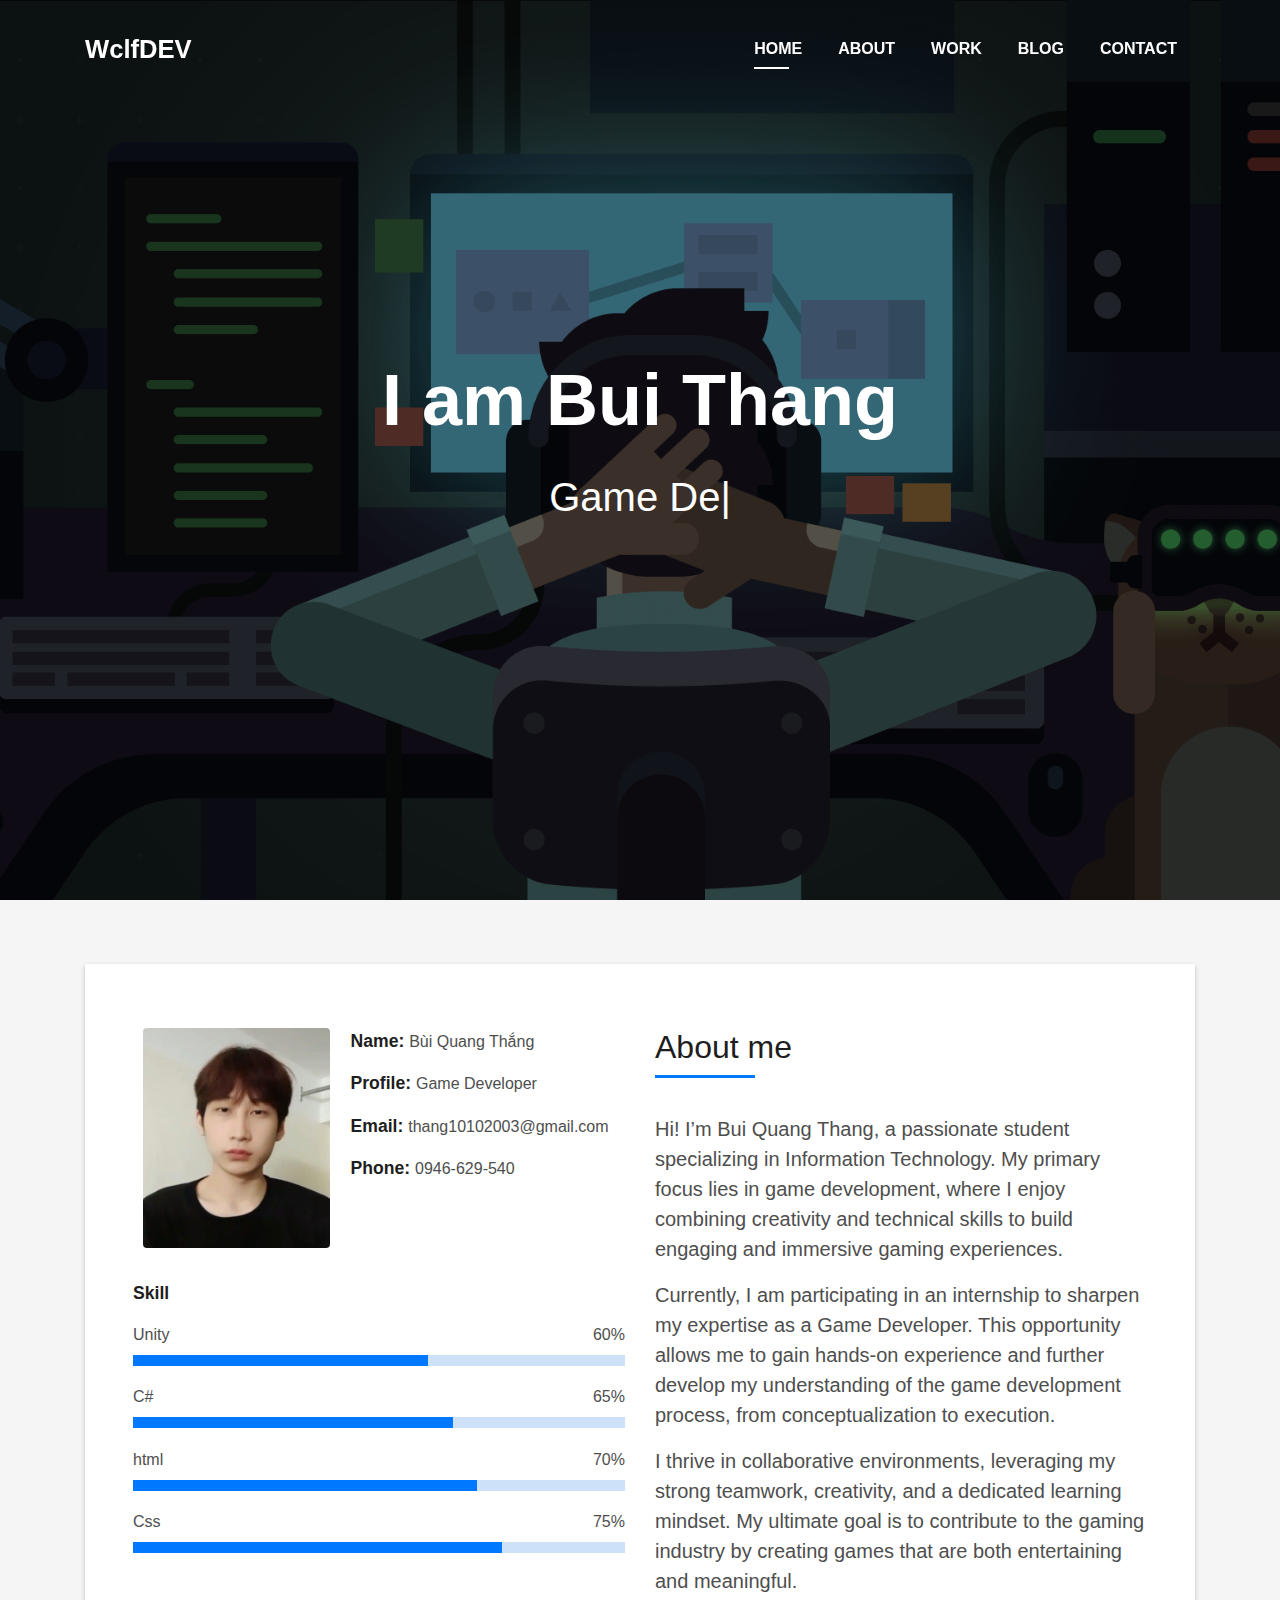
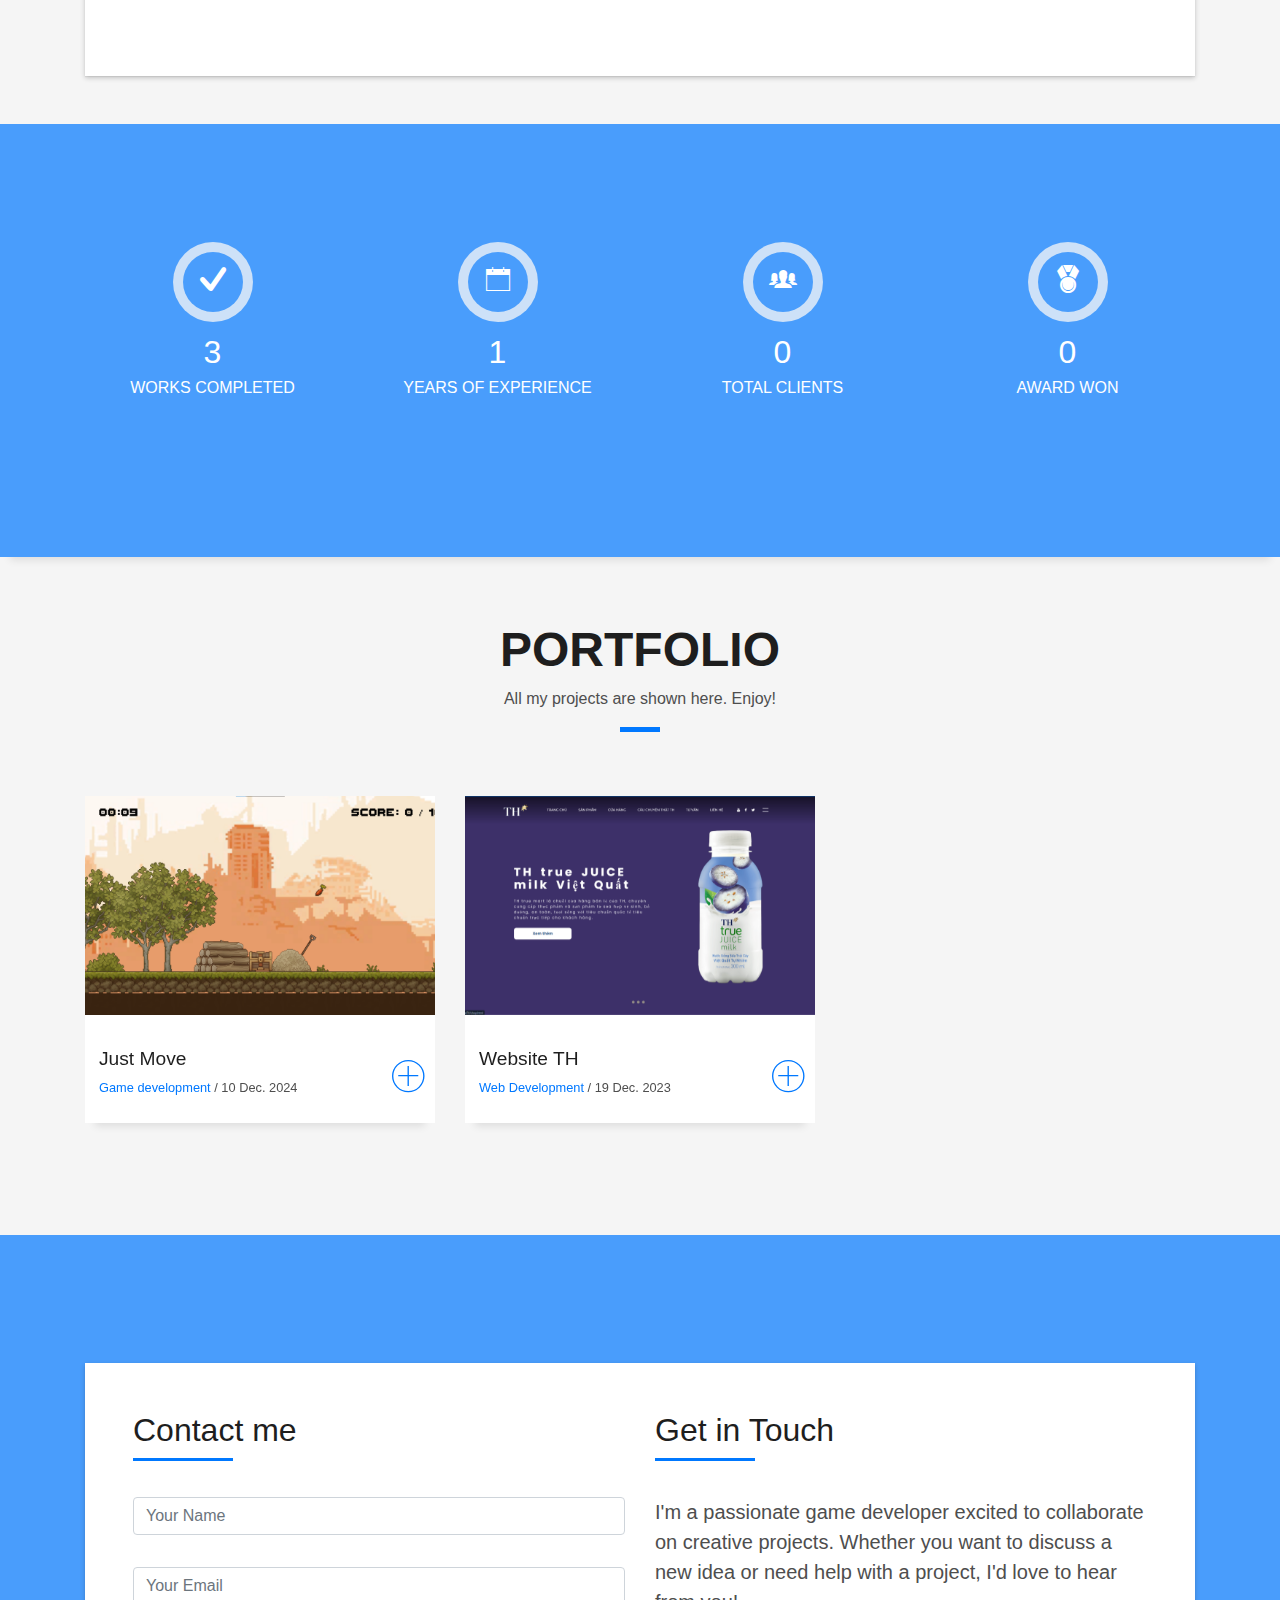
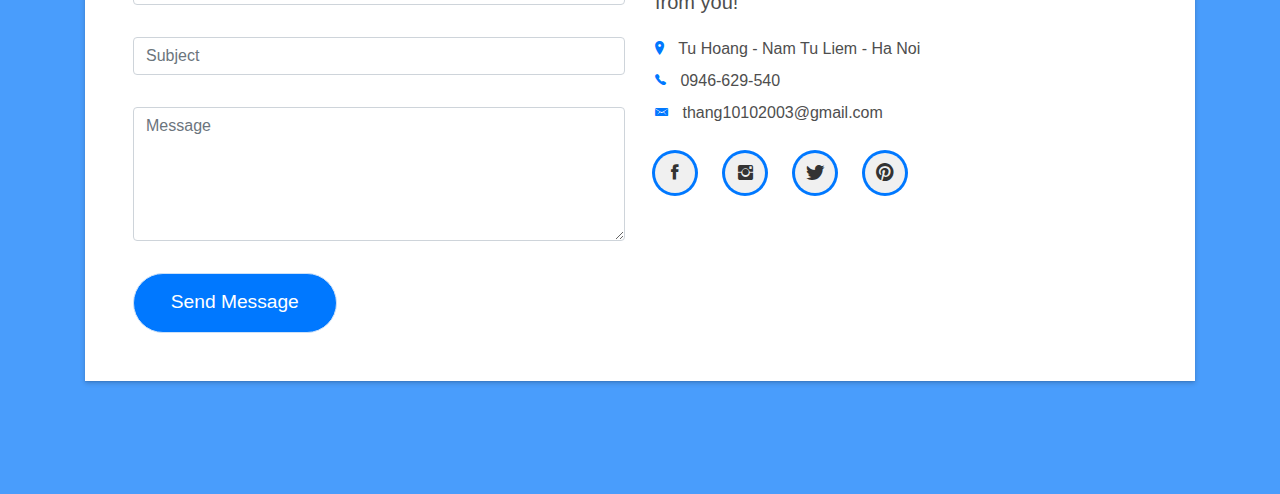
==== index.html @ f7006ec6 "first commit" ====
<!DOCTYPE html>
<html lang="en">
<head>
  <meta charset="utf-8">
  <title>Bùi Quang Thắng - Portfolio</title>
  <meta content="width=device-width, initial-scale=1.0" name="viewport">
  <meta content="" name="keywords">
  <meta content="" name="description">

  <!-- Favicons -->
  <link href="img/WolfFavicon.png" rel="icon">
  <link href="img/WolfFavicon.png" rel="apple-touch-icon">

  <!-- Bootstrap CSS File -->
  <link href="lib/bootstrap/css/bootstrap.min.css" rel="stylesheet">

  <!-- Libraries CSS Files -->
  <link href="lib/font-awesome/css/font-awesome.min.css" rel="stylesheet">
  <link href="lib/animate/animate.min.css" rel="stylesheet">
  <link href="lib/ionicons/css/ionicons.min.css" rel="stylesheet">
  <link href="lib/owlcarousel/assets/owl.carousel.min.css" rel="stylesheet">
  <link href="lib/lightbox/css/lightbox.min.css" rel="stylesheet">

  <!-- Main Stylesheet File -->
  <link href="css/style.css" rel="stylesheet">


</head>

<body id="page-top">

  <!--/ Nav Star /-->
  <nav class="navbar navbar-b navbar-trans navbar-expand-md fixed-top" id="mainNav">
    <div class="container">
      <a class="navbar-brand js-scroll" href="#page-top">WclfDEV</a>
      <button class="navbar-toggler collapsed" type="button" data-toggle="collapse" data-target="#navbarDefault"
        aria-controls="navbarDefault" aria-expanded="false" aria-label="Toggle navigation">
        <span></span>
        <span></span>
        <span></span>
      </button>
      <div class="navbar-collapse collapse justify-content-end" id="navbarDefault">
        <ul class="navbar-nav">
          <li class="nav-item">
            <a class="nav-link js-scroll active" href="#home">Home</a>
          </li>
          <li class="nav-item">
            <a class="nav-link js-scroll" href="#about">About</a>
          </li>
          <!-- <li class="nav-item">
            <a class="nav-link js-scroll" href="#service">Services</a>
          </li> -->
          <li class="nav-item">
            <a class="nav-link js-scroll" href="#work">Work</a>
          </li>
          <li class="nav-item">
            <a class="nav-link js-scroll" href="#blog">Blog</a>
          </li>
          <li class="nav-item">
            <a class="nav-link js-scroll" href="#contact">Contact</a>
          </li>
        </ul>
      </div>
    </div>
  </nav>
  <!--/ Nav End /-->

  <!--/ Intro Skew Star /-->
  <div id="home" class="intro route bg-image" style="background-image: url(img/GameDevBackgroud.png)">
    <div class="overlay-itro"></div>
    <div class="intro-content display-table">
      <div class="table-cell">
        <div class="container">
          <!--<p class="display-6 color-d">Hello, world!</p>-->
          <h1 class="intro-title mb-4">I am Bui Thang</h1>
          <p class="intro-subtitle"><span class="text-slider-items">Game Developer,Web Developer,Web Designer</span><strong class="text-slider"></strong></p>
          <!-- <p class="pt-3"><a class="btn btn-primary btn js-scroll px-4" href="#about" role="button">Learn More</a></p> -->
        </div>
      </div>
    </div>
  </div>
  <!--/ Intro Skew End /-->

  <section id="about" class="about-mf sect-pt4 route">
    <div class="container">
      <div class="row">
        <div class="col-sm-12">
          <div class="box-shadow-full">
            <div class="row">
              <div class="col-md-6">
                <div class="row">
                  <div class="col-sm-6 col-md-5">
                    <div class="about-img">
                      <img src="img/me_1.jpg" class="img-fluid rounded b-shadow-a" alt="">
                    </div>
                  </div>
                  <div class="col-sm-6 col-md-7">
                    <div class="about-info">
                      <p><span class="title-s">Name: </span> <span>Bùi Quang Thắng</span></p>
                      <p><span class="title-s">Profile: </span> <span>Game Developer</span></p>
                      <p><span class="title-s">Email: </span> <span>thang10102003@gmail.com</span></p>
                      <p><span class="title-s">Phone: </span> <span>0946-629-540</span></p>
                    </div>
                  </div>
                </div>
                <div class="skill-mf">
                  <p class="title-s">Skill</p>
                  <span>Unity</span> <span class="pull-right">60%</span>
                  <div class="progress">
                    <div class="progress-bar" role="progressbar" style="width: 60%;" aria-valuenow="60" aria-valuemin="0"
                      aria-valuemax="100"></div>
                  </div>
                  <span>C#</span> <span class="pull-right">65%</span>
                  <div class="progress">
                    <div class="progress-bar" role="progressbar" style="width: 65%" aria-valuenow="65" aria-valuemin="0"
                      aria-valuemax="100"></div>
                  </div>
                  <span>html</span> <span class="pull-right">70%</span>
                  <div class="progress">
                    <div class="progress-bar" role="progressbar" style="width: 70%" aria-valuenow="70" aria-valuemin="0"
                      aria-valuemax="100"></div>
                  </div>
                  <span>Css</span> <span class="pull-right">75%</span>
                  <div class="progress">
                    <div class="progress-bar" role="progressbar" style="width: 75%" aria-valuenow="75" aria-valuemin="0"
                      aria-valuemax="100"></div>
                  </div>
                </div>
              </div>
              <div class="col-md-6">
                <div class="about-me pt-4 pt-md-0">
                  <div class="title-box-2">
                    <h5 class="title-left">
                      About me
                    </h5>
                  </div>
                  <p class="lead">
                    Hi! I’m Bui Quang Thang, a passionate student specializing in Information Technology. My primary focus lies in game development, where I enjoy combining creativity and technical skills to build engaging and immersive gaming experiences.
                  </p>
                  <p class="lead">
                    Currently, I am participating in an internship to sharpen my expertise as a Game Developer. This opportunity allows me to gain hands-on experience and further develop my understanding of the game development process, from conceptualization to execution.
                  </p>
                  <p class="lead">
                    I thrive in collaborative environments, leveraging my strong teamwork, creativity, and a dedicated learning mindset. My ultimate goal is to contribute to the gaming industry by creating games that are both entertaining and meaningful.
                  </p>
                </div>
              </div>
            </div>
          </div>
        </div>
      </div>
    </div>
  </section>

  <!--/ Section Services Star /-->
  <!-- <section id="service" class="services-mf route">
    <div class="container">
      <div class="row">
        <div class="col-sm-12">
          <div class="title-box text-center">
            <h3 class="title-a">
              Services
            </h3>
            <p class="subtitle-a">
              Lorem ipsum, dolor sit amet consectetur adipisicing elit.
            </p>
            <div class="line-mf"></div>
          </div>
        </div>
      </div>
      <div class="row">
        <div class="col-md-4">
          <div class="service-box">
            <div class="service-ico">
              <span class="ico-circle"><i class="ion-monitor"></i></span>
            </div>
            <div class="service-content">
              <h2 class="s-title">Web Design</h2>
              <p class="s-description text-center">
                Lorem ipsum dolor sit amet consectetur adipisicing elit. Magni adipisci eaque autem fugiat! Quia,
                provident vitae! Magni
                tempora perferendis eum non provident.
              </p>
            </div>
          </div>
        </div>
        <div class="col-md-4">
          <div class="service-box">
            <div class="service-ico">
              <span class="ico-circle"><i class="ion-code-working"></i></span>
            </div>
            <div class="service-content">
              <h2 class="s-title">Web Development</h2>
              <p class="s-description text-center">
                Lorem ipsum dolor sit amet consectetur adipisicing elit. Magni adipisci eaque autem fugiat! Quia,
                provident vitae! Magni
                tempora perferendis eum non provident.
              </p>
            </div>
          </div>
        </div>
        <div class="col-md-4">
          <div class="service-box">
            <div class="service-ico">
              <span class="ico-circle"><i class="ion-camera"></i></span>
            </div>
            <div class="service-content">
              <h2 class="s-title">Photography</h2>
              <p class="s-description text-center">
                Lorem ipsum dolor sit amet consectetur adipisicing elit. Magni adipisci eaque autem fugiat! Quia,
                provident vitae! Magni
                tempora perferendis eum non provident.
              </p>
            </div>
          </div>
        </div>
        <div class="col-md-4">
          <div class="service-box">
            <div class="service-ico">
              <span class="ico-circle"><i class="ion-android-phone-portrait"></i></span>
            </div>
            <div class="service-content">
              <h2 class="s-title">Responsive Design</h2>
              <p class="s-description text-center">
                Lorem ipsum dolor sit amet consectetur adipisicing elit. Magni adipisci eaque autem fugiat! Quia,
                provident vitae! Magni
                tempora perferendis eum non provident.
              </p>
            </div>
          </div>
        </div>
        <div class="col-md-4">
          <div class="service-box">
            <div class="service-ico">
              <span class="ico-circle"><i class="ion-paintbrush"></i></span>
            </div>
            <div class="service-content">
              <h2 class="s-title">Graphic Design</h2>
              <p class="s-description text-center">
                Lorem ipsum dolor sit amet consectetur adipisicing elit. Magni adipisci eaque autem fugiat! Quia,
                provident vitae! Magni
                tempora perferendis eum non provident.
              </p>
            </div>
          </div>
        </div>
        <div class="col-md-4">
          <div class="service-box">
            <div class="service-ico">
              <span class="ico-circle"><i class="ion-stats-bars"></i></span>
            </div>
            <div class="service-content">
              <h2 class="s-title">Marketing Services</h2>
              <p class="s-description text-center">
                Lorem ipsum dolor sit amet consectetur adipisicing elit. Magni adipisci eaque autem fugiat! Quia,
                provident vitae! Magni
                tempora perferendis eum non provident.
              </p>
            </div>
          </div>
        </div>
      </div>
    </div>
  </section> -->
  <!--/ Section Services End /-->

  <div class="section-counter paralax-mf bg-image" style="background-image: url(img/GameDevBackgroud2.png)">
    <div class="overlay-mf"></div>
    <div class="container">
      <div class="row">
        <div class="col-sm-3 col-lg-3">
          <div class="counter-box">
            <div class="counter-ico">
              <span class="ico-circle"><i class="ion-checkmark-round"></i></span>
            </div>
            <div class="counter-num">
              <p class="counter">3</p>
              <span class="counter-text">WORKS COMPLETED</span>
            </div>
          </div>
        </div>
        <div class="col-sm-3 col-lg-3">
          <div class="counter-box pt-4 pt-md-0">
            <div class="counter-ico">
              <span class="ico-circle"><i class="ion-ios-calendar-outline"></i></span>
            </div>
            <div class="counter-num">
              <p class="counter">1</p>
              <span class="counter-text">YEARS OF EXPERIENCE</span>
            </div>
          </div>
        </div>
        <div class="col-sm-3 col-lg-3">
          <div class="counter-box pt-4 pt-md-0">
            <div class="counter-ico">
              <span class="ico-circle"><i class="ion-ios-people"></i></span>
            </div>
            <div class="counter-num">
              <p class="counter">0</p>
              <span class="counter-text">TOTAL CLIENTS</span>
            </div>
          </div>
        </div>
        <div class="col-sm-3 col-lg-3">
          <div class="counter-box pt-4 pt-md-0">
            <div class="counter-ico">
              <span class="ico-circle"><i class="ion-ribbon-a"></i></span>
            </div>
            <div class="counter-num">
              <p class="counter">0</p>
              <span class="counter-text">AWARD WON</span>
            </div>
          </div>
        </div>
      </div>
    </div>
  </div>

  <!--/ Section Portfolio Star /-->
  <section id="work" class="portfolio-mf sect-pt4 route">
    <div class="container">
      <div class="row">
        <div class="col-sm-12">
          <div class="title-box text-center">
            <h3 class="title-a">
              Portfolio
            </h3>
            <p class="subtitle-a">All my projects are shown here. Enjoy!
            </p>
            <div class="line-mf"></div>
          </div>
        </div>
      </div>
      <div class="row">
        <div class="col-md-4">
          <div class="work-box">
            <a href="img/BannerJustMove.png" data-lightbox="gallery-mf">
              <div class="work-img">
                <img src="img/BannerJustMove.png" alt="" class="img-fluid">
              </div>
            </a>
            <a href="JustMove.html">
              <div class="work-content">
                <div class="row">
                  <div class="col-sm-8">
                    <h2 class="w-title">Just Move</h2>
                    <div class="w-more">
                      <span class="w-ctegory">Game development</span> / <span class="w-date">10 Dec. 2024</span>
                    </div>
                  </div>
                  <div class="col-sm-4">
                    <div class="w-like">
                      <span class="ion-ios-plus-outline"></span>
                    </div>
                  </div>
                </div>
              </div>  
            </a>

          </div>
        </div>
        <div class="col-md-4">
          <div class="work-box">
            <a href="img/Web.png" data-lightbox="gallery-mf">
              <div class="work-img">
                <img src="img/Web.png" alt="" class="img-fluid">
              </div>
            </a>
              <div class="work-content">
                <div class="row">
                  <div class="col-sm-8">
                    <h2 class="w-title">Website TH</h2>
                    <div class="w-more">
                      <span class="w-ctegory">Web Development</span> / <span class="w-date">19 Dec. 2023</span>
                    </div>
                  </div>
                  <div class="col-sm-4">
                    <div class="w-like">
                      <span class="ion-ios-plus-outline"></span>
                    </div>
                  </div>
                </div>
              </div>
          </div>
        </div>
        <!-- <div class="col-md-4">
          <div class="work-box">
            <a href="img/work-3.jpg" data-lightbox="gallery-mf">
              <div class="work-img">
                <img src="img/work-3.jpg" alt="" class="img-fluid">
              </div>
              <div class="work-content">
                <div class="row">
                  <div class="col-sm-8">
                    <h2 class="w-title">Mavrito Lana Dere</h2>
                    <div class="w-more">
                      <span class="w-ctegory">Web Design</span> / <span class="w-date">18 Sep. 2018</span>
                    </div>
                  </div>
                  <div class="col-sm-4">
                    <div class="w-like">
                      <span class="ion-ios-plus-outline"></span>
                    </div>
                  </div>
                </div>
              </div>
            </a>
          </div>
        </div>
        <div class="col-md-4">
          <div class="work-box">
            <a href="img/work-4.jpg" data-lightbox="gallery-mf">
              <div class="work-img">
                <img src="img/work-4.jpg" alt="" class="img-fluid">
              </div>
              <div class="work-content">
                <div class="row">
                  <div class="col-sm-8">
                    <h2 class="w-title">Bindo Laro Cado</h2>
                    <div class="w-more">
                      <span class="w-ctegory">Web Design</span> / <span class="w-date">18 Sep. 2018</span>
                    </div>
                  </div>
                  <div class="col-sm-4">
                    <div class="w-like">
                      <span class="ion-ios-plus-outline"></span>
                    </div>
                  </div>
                </div>
              </div>
            </a>
          </div>
        </div>
        <div class="col-md-4">
          <div class="work-box">
            <a href="img/work-5.jpg" data-lightbox="gallery-mf">
              <div class="work-img">
                <img src="img/work-5.jpg" alt="" class="img-fluid">
              </div>
              <div class="work-content">
                <div class="row">
                  <div class="col-sm-8">
                    <h2 class="w-title">Studio Lena Mado</h2>
                    <div class="w-more">
                      <span class="w-ctegory">Web Design</span> / <span class="w-date">18 Sep. 2018</span>
                    </div>
                  </div>
                  <div class="col-sm-4">
                    <div class="w-like">
                      <span class="ion-ios-plus-outline"></span>
                    </div>
                  </div>
                </div>
              </div>
            </a>
          </div>
        </div>
        <div class="col-md-4">
          <div class="work-box">
            <a href="img/work-6.jpg" data-lightbox="gallery-mf">
              <div class="work-img">
                <img src="img/work-6.jpg" alt="" class="img-fluid">
              </div>
              <div class="work-content">
                <div class="row">
                  <div class="col-sm-8">
                    <h2 class="w-title">Studio Big Bang</h2>
                    <div class="w-more">
                      <span class="w-ctegory">Web Design</span> / <span class="w-date">18 Sep. 2017</span>
                    </div>
                  </div>
                  <div class="col-sm-4">
                    <div class="w-like">
                      <span class="ion-ios-plus-outline"></span>
                    </div>
                  </div>
                </div>
              </div>
            </a>
          </div>
        </div> -->
        
      </div>
    </div>
  </section>
  <!--/ Section Portfolio End /-->

  <!--/ Section Testimonials Star /-->
  <!-- <div class="testimonials paralax-mf bg-image" style="background-image: url(img/overlay-bg.jpg)">
    <div class="overlay-mf"></div>
    <div class="container">
      <div class="row">
        <div class="col-md-12">
          <div id="testimonial-mf" class="owl-carousel owl-theme">
            <div class="testimonial-box">
              <div class="author-test">
                <img src="img/testimonial-2.jpg" alt="" class="rounded-circle b-shadow-a">
                <span class="author">Xavi Alonso</span>
              </div>
              <div class="content-test">
                <p class="description lead">
                  Curabitur arcu erat, accumsan id imperdiet et, porttitor at sem. Lorem ipsum dolor sit amet,
                  consectetur adipiscing elit.
                </p>
                <span class="comit"><i class="fa fa-quote-right"></i></span>
              </div>
            </div>
            <div class="testimonial-box">
              <div class="author-test">
                <img src="img/testimonial-4.jpg" alt="" class="rounded-circle b-shadow-a">
                <span class="author">Marta Socrate</span>
              </div>
              <div class="content-test">
                <p class="description lead">
                  Curabitur arcu erat, accumsan id imperdiet et, porttitor at sem. Lorem ipsum dolor sit amet,
                  consectetur adipiscing elit.
                </p>
                <span class="comit"><i class="fa fa-quote-right"></i></span>
              </div>
            </div>
          </div>
        </div>
      </div>
    </div>
  </div> -->

  <!--/ Section Blog Star /-->
  <!-- <section id="blog" class="blog-mf sect-pt4 route">
    <div class="container">
      <div class="row">
        <div class="col-sm-12">
          <div class="title-box text-center">
            <h3 class="title-a">
              Blog
            </h3>
            <p class="subtitle-a">
              Lorem ipsum, dolor sit amet consectetur adipisicing elit.
            </p>
            <div class="line-mf"></div>
          </div>
        </div>
      </div>
      <div class="row">
        <div class="col-md-4">
          <div class="card card-blog">
            <div class="card-img">
              <a href="blog-single.html"><img src="img/post-1.jpg" alt="" class="img-fluid"></a>
            </div>
            <div class="card-body">
              <div class="card-category-box">
                <div class="card-category">
                  <h6 class="category">Travel</h6>
                </div>
              </div>
              <h3 class="card-title"><a href="blog-single.html">See more ideas about Travel</a></h3>
              <p class="card-description">
                Proin eget tortor risus. Pellentesque in ipsum id orci porta dapibus. Praesent sapien massa, convallis
                a pellentesque nec,
                egestas non nisi.
              </p>
            </div>
            <div class="card-footer">
              <div class="post-author">
                <a href="#">
                  <img src="img/testimonial-2.jpg" alt="" class="avatar rounded-circle">
                  <span class="author">Morgan Freeman</span>
                </a>
              </div>
              <div class="post-date">
                <span class="ion-ios-clock-outline"></span> 10 min
              </div>
            </div>
          </div>
        </div>
        <div class="col-md-4">
          <div class="card card-blog">
            <div class="card-img">
              <a href="blog-single.html"><img src="img/post-2.jpg" alt="" class="img-fluid"></a>
            </div>
            <div class="card-body">
              <div class="card-category-box">
                <div class="card-category">
                  <h6 class="category">Web Design</h6>
                </div>
              </div>
              <h3 class="card-title"><a href="blog-single.html">See more ideas about Travel</a></h3>
              <p class="card-description">
                Proin eget tortor risus. Pellentesque in ipsum id orci porta dapibus. Praesent sapien massa, convallis
                a pellentesque nec,
                egestas non nisi.
              </p>
            </div>
            <div class="card-footer">
              <div class="post-author">
                <a href="#">
                  <img src="img/testimonial-2.jpg" alt="" class="avatar rounded-circle">
                  <span class="author">Morgan Freeman</span>
                </a>
              </div>
              <div class="post-date">
                <span class="ion-ios-clock-outline"></span> 10 min
              </div>
            </div>
          </div>
        </div>
        <div class="col-md-4">
          <div class="card card-blog">
            <div class="card-img">
              <a href="blog-single.html"><img src="img/post-3.jpg" alt="" class="img-fluid"></a>
            </div>
            <div class="card-body">
              <div class="card-category-box">
                <div class="card-category">
                  <h6 class="category">Web Design</h6>
                </div>
              </div>
              <h3 class="card-title"><a href="blog-single.html">See more ideas about Travel</a></h3>
              <p class="card-description">
                Proin eget tortor risus. Pellentesque in ipsum id orci porta dapibus. Praesent sapien massa, convallis
                a pellentesque nec,
                egestas non nisi.
              </p>
            </div>
            <div class="card-footer">
              <div class="post-author">
                <a href="#">
                  <img src="img/testimonial-2.jpg" alt="" class="avatar rounded-circle">
                  <span class="author">Morgan Freeman</span>
                </a>
              </div>
              <div class="post-date">
                <span class="ion-ios-clock-outline"></span> 10 min
              </div>
            </div>
          </div>
        </div>
      </div>
    </div>
  </section> -->
  <!--/ Section Blog End /-->

  <!--/ Section Contact-Footer Star /-->
  <section class="paralax-mf footer-paralax bg-image sect-mt4 route" style="background-image: url(img/overlay-bg.jpg)">
    <div class="overlay-mf"></div>
    <div class="container">
      <div class="row">
        <div class="col-sm-12">
          <div class="contact-mf">
            <div id="contact" class="box-shadow-full">
              <div class="row">
                <div class="col-md-6">
                  <div class="title-box-2">
                    <h5 class="title-left">
                      Contact me
                    </h5>
                  </div>
                  <div>
                      <form action="" method="post" role="form" class="contactForm">
                      <div id="sendmessage">Your message has been sent. Thank you!</div>
                      <div id="errormessage"></div>
                      <div class="row">
                        <div class="col-md-12 mb-3">
                          <div class="form-group">
                            <input type="text" name="name" class="form-control" id="name" placeholder="Your Name" data-rule="minlen:4" data-msg="Please enter at least 4 chars" />
                            <div class="validation"></div>
                          </div>
                        </div>
                        <div class="col-md-12 mb-3">
                          <div class="form-group">
                            <input type="email" class="form-control" name="email" id="email" placeholder="Your Email" data-rule="email" data-msg="Please enter a valid email" />
                            <div class="validation"></div>
                          </div>
                        </div>
                        <div class="col-md-12 mb-3">
                            <div class="form-group">
                              <input type="text" class="form-control" name="subject" id="subject" placeholder="Subject" data-rule="minlen:4" data-msg="Please enter at least 8 chars of subject" />
                              <div class="validation"></div>
                            </div>
                        </div>
                        <div class="col-md-12 mb-3">
                          <div class="form-group">
                            <textarea class="form-control" name="message" rows="5" data-rule="required" data-msg="Please write something for us" placeholder="Message"></textarea>
                            <div class="validation"></div>
                          </div>
                        </div>
                        <div class="col-md-12">
                          <button type="submit" class="button button-a button-big button-rouded">Send Message</button>
                        </div>
                      </div>
                    </form>
                  </div>
                </div>
                <div class="col-md-6">
                  <div class="title-box-2 pt-4 pt-md-0">
                    <h5 class="title-left">
                      Get in Touch
                    </h5>
                  </div>
                  <div class="more-info">
                    <p class="lead">
                      I'm a passionate game developer excited to collaborate on creative projects. Whether you want to discuss a new idea or need help with a project, I'd love to hear from you!
                    </p>
                    <ul class="list-ico">
                      <li><span class="ion-ios-location"></span> Tu Hoang - Nam Tu Liem - Ha Noi</li>
                      <li><span class="ion-ios-telephone"></span> 0946-629-540</li>
                      <li><span class="ion-email"></span> thang10102003@gmail.com</li>
                    </ul>
                  </div>
                  <div class="socials">
                    <ul>
                      <li><a href="https://www.facebook.com/bui.thang.669546"><span class="ico-circle"><i class="ion-social-facebook"></i></span></a></li>
                      <li><a href="https://www.instagram.com/wclf_t?fbclid=IwY2xjawHqPdJleHRuA2FlbQIxMAABHf_mCVuhztSnFmU-BbnjPYNic29aQpg3iLbJuaTeEnTlpqI6OJbeAJGkSQ_aem_k3-gcH29H9laRu9KbDvDHw"><span class="ico-circle"><i class="ion-social-instagram"></i></span></a></li>
                      <li><a href="https://x.com/Wclf_t"><span class="ico-circle"><i class="ion-social-twitter"></i></span></a></li>
                      <li><a href="https://www.pinterest.com/wclf_art"><span class="ico-circle"><i class="ion-social-pinterest"></i></span></a></li>
                    </ul>
                  </div>
                </div>
                
              </div>
            </div>
          </div>
        </div>
      </div>
    </div>
    <footer>
      <div class="container">
        <div class="row">
          <div class="col-sm-12">
            <div class="copyright-box">
              
              <div class="credits">

              </div>
            </div>
          </div>
        </div>
      </div>
    </footer>
  </section>
  <!--/ Section Contact-footer End /-->

  <a href="#" class="back-to-top"><i class="fa fa-chevron-up"></i></a>
  <div id="preloader"></div>

  <!-- JavaScript Libraries -->
  <script src="lib/jquery/jquery.min.js"></script>
  <script src="lib/jquery/jquery-migrate.min.js"></script>
  <script src="lib/popper/popper.min.js"></script>
  <script src="lib/bootstrap/js/bootstrap.min.js"></script>
  <script src="lib/easing/easing.min.js"></script>
  <script src="lib/counterup/jquery.waypoints.min.js"></script>
  <script src="lib/counterup/jquery.counterup.js"></script>
  <script src="lib/owlcarousel/owl.carousel.min.js"></script>
  <script src="lib/lightbox/js/lightbox.min.js"></script>
  <script src="lib/typed/typed.min.js"></script>
  <!-- Contact Form JavaScript File -->
  <script src="contactform/contactform.js"></script>

  <!-- Template Main Javascript File -->
  <script src="js/main.js"></script>

</body>
</html>
---- css/style.css ----
/*
  Theme Name: DevFolio
  Theme URL: https://bootstrapmade.com/devfolio-bootstrap-portfolio-html-template/
  Author: BootstrapMade.com
  License: https://bootstrapmade.com/license/
*/

/*======================================
//--//-->   STYLES GENERALES
======================================*/

body {
  background-color: #f5f5f5;
  color: #4e4e4e;
}

h1,
h2,
h3,
h4,
h5,
h6 {
  color: #1e1e1e;
}

a {
  color: #1e1e1e;
  transition: all 0.5s ease-in-out;
}

a:hover {
  color: #0078ff;
  text-decoration: none;
  transition: all 0.5s ease-in-out;
}

.p-r {
  position: relative;
}

.color-a {
  color: #0078ff;
}

.color-d {
  color: #f5f5f5;
}

.color-text-a {
  color: #4e4e4e;
}

.box-shadow,
.paralax-mf,
.service-box,
.work-box,
.card-blog {
  box-shadow: 0 13px 8px -10px rgba(0, 0, 0, 0.1);
}

.box-shadow-a,
.button:hover {
  box-shadow: 0 0 0 4px #cde1f8;
}

.display-5 {
  font-size: 2.5rem;
  font-weight: 300;
  line-height: 1.1;
}

.display-6 {
  font-size: 2rem;
  font-weight: 300;
  line-height: 1.1;
}

.avatar {
  width: 32px;
  height: 32px;
  margin-right: 4px;
  overflow: hidden;
}

.bg-image {
  background-repeat: no-repeat;
  background-attachment: fixed;
  background-size: cover;
  background-position: center center;
}

.overlay-mf {
  background-color: #0078ff;
}

.overlay-mf {
  position: absolute;
  top: 0;
  left: 0px;
  padding: 0;
  height: 100%;
  width: 100%;
  opacity: .7;
}

.paralax-mf {
  position: relative;
  padding: 8rem 0;
}

.display-table {
  width: 100%;
  height: 100%;
  display: table;
}

.table-cell {
  display: table-cell;
  vertical-align: middle;
}

/*--/ Sections /--*/

.sect-4 {
  padding: 4rem 0;
}

.sect-pt4 {
  padding-top: 4rem;
}

.sect-mt4 {
  margin-top: 4rem;
}

/*--/ Title s /--*/

.title-s {
  font-weight: 600;
  color: #1e1e1e;
  font-size: 1.1rem;
}

/*--/ Title A /--*/

.title-box {
  margin-bottom: 4rem;
}

.title-a {
  font-size: 3rem;
  font-weight: bold;
  text-transform: uppercase;
}

.subtitle-a {
  color: #4e4e4e;
}

.line-mf {
  width: 40px;
  height: 5px;
  background-color: #0078ff;
  margin: 0 auto;
}

/*--/ Title Left /--*/

.title-box-2 {
  margin-bottom: 3rem;
}

.title-left {
  font-size: 2rem;
  position: relative;
}

.title-left:before {
  content: '';
  position: absolute;
  height: 3px;
  background-color: #0078ff;
  width: 100px;
  bottom: -12px;
}

/*------/ Box /------*/

.box-pl2 {
  padding-left: 2rem;
}

.box-shadow-full {
  padding: 3rem 1.25rem;
  position: relative;
  background-color: #fff;
  margin-bottom: 3rem;
  z-index: 2;
  box-shadow: 0 1px 1px 0 rgba(0, 0, 0, 0.06), 0 2px 5px 0 rgba(0, 0, 0, 0.2);
}

/*------/ Socials /------*/

.socials {
  padding: 1.5rem 0;
}

.socials ul li {
  display: inline-block;
}

.socials .ico-circle {
  height: 40px;
  width: 40px;
  font-size: 1.7rem;
  border-radius: 50%;
  line-height: 1.4;
  margin: 0 15px 0 0;
  box-shadow: 0 0 0 3px #0078ff;
  transition: all 500ms ease;
}

.socials .ico-circle:hover {
  background-color: #0078ff;
  color: #fff;
  box-shadow: 0 0 0 3px #cde1f8;
  transition: all 500ms ease;
}

/*------/ Ul resect /------*/

.ul-resect,
.socials ul,
.list-ico,
.blog-wrapper .post-meta ul,
.box-comments .list-comments,
.widget-sidebar .list-sidebar,
.widget-tags ul {
  list-style: none;
  padding-left: 0;
  margin-bottom: 0;
}

.list-ico {
  line-height: 2;
}

.list-ico span {
  color: #0078ff;
  margin-right: 10px;
}

/*------/ Ico Circle /------*/

.ico-circle {
  height: 100px;
  width: 100px;
  font-size: 2rem;
  border-radius: 50%;
  line-height: 1.55;
  margin: 0 auto;
  text-align: center;
  box-shadow: 0 0 0 10px #0078ff;
  display: block;
}

/*------/ Owl Carousel /------*/

.owl-theme .owl-dots {
  text-align: center;
  margin-top: 18px;
}

.owl-theme .owl-dots .owl-dot {
  display: inline-block;
}

.owl-theme .owl-dots .owl-dot span {
  width: 18px;
  height: 7px;
  margin: 5px 5px;
  background: #cde1f8;
  border: 0px solid #cde1f8;
  display: block;
  transition: all 0.6s ease-in-out;
  cursor: pointer;
}

.owl-theme .owl-dots .owl-dot:hover span {
  background-color: #cde1f8;
}

.owl-theme .owl-dots .owl-dot.active span {
  background-color: #1B1B1B;
  width: 25px;
}

/*--/ Scrolltop s /--*/

.scrolltop-mf {
  position: relative;
  display: none;
}

.scrolltop-mf span {
  z-index: 999;
  position: fixed;
  width: 42px;
  height: 42px;
  background-color: #0078ff;
  opacity: .7;
  font-size: 1.6rem;
  line-height: 1.5;
  text-align: center;
  color: #fff;
  top: auto;
  left: auto;
  right: 30px;
  bottom: 50px;
  cursor: pointer;
  border-radius: 50%;
}

/* Back to top button */

.back-to-top {
  position: fixed;
  display: none;
  background: #0078ff;
  color: #fff;
  width: 44px;
  height: 44px;
  text-align: center;
  line-height: 1;
  font-size: 16px;
  border-radius: 50%;
  right: 15px;
  bottom: 15px;
  transition: background 0.5s;
  z-index: 11;
}

.back-to-top i {
  padding-top: 12px;
  color: #fff;
}

/* Prelaoder */

#preloader {
  position: fixed;
  top: 0;
  left: 0;
  right: 0;
  bottom: 0;
  z-index: 9999;
  overflow: hidden;
  background: #fff;
}

#preloader:before {
  content: "";
  position: fixed;
  top: calc(50% - 30px);
  left: calc(50% - 30px);
  border: 6px solid #f2f2f2;
  border-top: 6px solid #0078ff;
  border-radius: 50%;
  width: 60px;
  height: 60px;
  -webkit-animation: animate-preloader 1s linear infinite;
  animation: animate-preloader 1s linear infinite;
}

@-webkit-keyframes animate-preloader {
  0% {
    -webkit-transform: rotate(0deg);
    transform: rotate(0deg);
  }

  100% {
    -webkit-transform: rotate(360deg);
    transform: rotate(360deg);
  }
}

@keyframes animate-preloader {
  0% {
    -webkit-transform: rotate(0deg);
    transform: rotate(0deg);
  }

  100% {
    -webkit-transform: rotate(360deg);
    transform: rotate(360deg);
  }
}

/*======================================
//--//-->   NAVBAR
======================================*/

.navbar-b {
  transition: all .5s ease-in-out;
  background-color: transparent;
  padding-top: 1.563rem;
  padding-bottom: 1.563rem;
}

.navbar-b.navbar-reduce {
  box-shadow: 0px 6px 9px 0px rgba(0, 0, 0, 0.06);
}

.navbar-b.navbar-trans .nav-item,
.navbar-b.navbar-reduce .nav-item {
  position: relative;
  padding-right: 10px;
  padding-left: 0;
}

.navbar-b.navbar-trans .nav-link,
.navbar-b.navbar-reduce .nav-link {
  color: #fff;
  text-transform: uppercase;
  font-weight: 600;
}

.navbar-b.navbar-trans .nav-link:before,
.navbar-b.navbar-reduce .nav-link:before {
  content: '';
  position: absolute;
  margin-left: 0px;
  width: 0%;
  bottom: 0;
  left: 0;
  height: 2px;
  transition: all 500ms ease;
}

.navbar-b.navbar-trans .nav-link:hover,
.navbar-b.navbar-reduce .nav-link:hover {
  color: #1B1B1B;
}

.navbar-b.navbar-trans .nav-link:hover:before,
.navbar-b.navbar-reduce .nav-link:hover:before {
  width: 35px;
}

.navbar-b.navbar-trans .show > .nav-link:before,
.navbar-b.navbar-trans .active > .nav-link:before,
.navbar-b.navbar-trans .nav-link.show:before,
.navbar-b.navbar-trans .nav-link.active:before,
.navbar-b.navbar-reduce .show > .nav-link:before,
.navbar-b.navbar-reduce .active > .nav-link:before,
.navbar-b.navbar-reduce .nav-link.show:before,
.navbar-b.navbar-reduce .nav-link.active:before {
  width: 35px;
}

.navbar-b.navbar-trans .nav-link:before {
  background-color: #fff;
}

.navbar-b.navbar-trans .nav-link:hover {
  color: #fff;
}

.navbar-b.navbar-trans .show > .nav-link,
.navbar-b.navbar-trans .active > .nav-link,
.navbar-b.navbar-trans .nav-link.show,
.navbar-b.navbar-trans .nav-link.active {
  color: #fff;
}

.navbar-b.navbar-reduce {
  transition: all .5s ease-in-out;
  background-color: #fff;
  padding-top: 15px;
  padding-bottom: 15px;
}

.navbar-b.navbar-reduce .nav-link {
  color: #0078ff;
}

.navbar-b.navbar-reduce .nav-link:before {
  background-color: #0078ff;
}

.navbar-b.navbar-reduce .nav-link:hover {
  color: #0078ff;
}

.navbar-b.navbar-reduce .show > .nav-link,
.navbar-b.navbar-reduce .active > .nav-link,
.navbar-b.navbar-reduce .nav-link.show,
.navbar-b.navbar-reduce .nav-link.active {
  color: #0078ff;
}

.navbar-b.navbar-reduce .navbar-brand {
  color: #0078ff;
}

.navbar-b.navbar-reduce .navbar-toggler span {
  background-color: #1B1B1B;
}

.navbar-b .navbar-brand {
  color: #fff;
  font-size: 1.6rem;
  font-weight: 600;
}

.navbar-b .navbar-nav .dropdown-item.show .dropdown-menu,
.navbar-b .dropdown.show .dropdown-menu,
.navbar-b .dropdown-btn.show .dropdown-menu {
  -webkit-transform: translate3d(0px, 0px, 0px);
  transform: translate3d(0px, 0px, 0px);
  visibility: visible !important;
}

.navbar-b .dropdown-menu {
  margin: 1.12rem 0 0;
  border-radius: 0;
}

.navbar-b .dropdown-menu .dropdown-item {
  padding: .7rem 1.7rem;
  transition: all 500ms ease;
}

.navbar-b .dropdown-menu .dropdown-item:hover {
  background-color: #0078ff;
  color: #fff;
  transition: all 500ms ease;
}

.navbar-b .dropdown-menu .dropdown-item.active {
  background-color: #0078ff;
}

/*--/ Hamburger Navbar /--*/

.navbar-toggler {
  position: relative;
}

.navbar-toggler:focus,
.navbar-toggler:active {
  outline: 0;
}

.navbar-toggler span {
  display: block;
  background-color: #fff;
  height: 3px;
  width: 25px;
  margin-top: 4px;
  margin-bottom: 4px;
  -webkit-transform: rotate(0deg);
  transform: rotate(0deg);
  left: 0;
  opacity: 1;
}

.navbar-toggler span:nth-child(1),
.navbar-toggler span:nth-child(3) {
  transition: -webkit-transform .35s ease-in-out;
  transition: transform .35s ease-in-out;
  transition: transform .35s ease-in-out, -webkit-transform .35s ease-in-out;
}

.navbar-toggler:not(.collapsed) span:nth-child(1) {
  position: absolute;
  left: 12px;
  top: 10px;
  -webkit-transform: rotate(135deg);
  transform: rotate(135deg);
  opacity: 0.9;
}

.navbar-toggler:not(.collapsed) span:nth-child(2) {
  height: 12px;
  visibility: hidden;
  background-color: transparent;
}

.navbar-toggler:not(.collapsed) span:nth-child(3) {
  position: absolute;
  left: 12px;
  top: 10px;
  -webkit-transform: rotate(-135deg);
  transform: rotate(-135deg);
  opacity: 0.9;
}

/*======================================
//--//-->   INTRO
======================================*/

.intro {
  height: 100vh;
  position: relative;
  color: #fff;
}

.intro .intro-content {
  text-align: center;
  position: absolute;
}

.intro .overlay-itro {
  background-color: rgba(0, 0, 0, 0.6);
  position: absolute;
  top: 0;
  left: 0px;
  padding: 0;
  height: 100%;
  width: 100%;
  opacity: .9;
}

.intro .intro-title {
  color: #fff;
  font-weight: 600;
  font-size: 3rem;
}

.intro .intro-subtitle {
  font-size: 1.5rem;
  font-weight: 300;
}

.intro .text-slider-items {
  display: none;
}

.intro-single {
  height: 350px;
}

.intro-single .intro-content {
  margin-top: 30px;
}

.intro-single .intro-title {
  text-transform: uppercase;
  font-size: 3rem;
}

.intro-single .breadcrumb {
  background-color: transparent;
  color: #0078ff;
}

.intro-single .breadcrumb .breadcrumb-item:before {
  color: #cde1f8;
}

.intro-single .breadcrumb .breadcrumb-item.active {
  color: #cde1f8;
}

.intro-single .breadcrumb a {
  color: #fff;
}

/*======================================
//--//-->   ABOUT
======================================*/

.about-mf .box-shadow-full {
  padding-top: 4rem;
  padding-bottom: 4rem;
}

.about-mf .about-img {
  margin-bottom: 2rem;
}

.about-mf .about-img img {
  margin-left: 10px;
}

.skill-mf span {
  color: #4e4e4e;
}

.skill-mf .progress {
  background-color: #cde1f8;
  margin: .5rem 0 1.2rem 0;
  border-radius: 0;
  height: .7rem;
}

.skill-mf .progress .progress-bar {
  height: .7rem;
  background-color: #0078ff;
}

/*======================================
//--//-->   SERVICES
======================================*/

.service-box {
  background-color: #fff;
  padding: 2.5rem 1.3rem;
  border-radius: 1rem;
  margin-bottom: 3rem;
}

.service-box:hover .ico-circle {
  transition: all 500ms ease;
  color: #fff;
  background-color: #0078ff;
  box-shadow: 0 0 0 10px #cde1f8;
}

.service-box .service-ico {
  margin-bottom: 1rem;
  color: #1e1e1e;
}

.service-box .ico-circle {
  transition: all 500ms ease;
  font-size: 4rem;
}

.service-box .s-title {
  font-size: 1.4rem;
  text-transform: uppercase;
  text-align: center;
  padding: .4rem 0;
}

.service-box .s-description {
  color: #4e4e4e;
}

/*======================================
//--//-->   COUNTER
======================================*/

.counter-box {
  color: #fff;
  text-align: center;
}

.counter-ico {
  margin-bottom: 1rem;
}

.counter-ico .ico-circle {
  height: 60px;
  width: 60px;
  line-height: 1.8;
  box-shadow: 0 0 0 10px #cde1f8;
}

.counter-num .counter {
  font-size: 2rem;
  margin-bottom: 0;
}

/*======================================
//--//-->   PORTFOLIO
======================================*/

.work-box {
  margin-bottom: 3rem;
  -webkit-backface-visibility: hidden;
  backface-visibility: hidden;
  background-color: #fff;
}

.work-box:hover img {
  -webkit-transform: scale(1.3);
  transform: scale(1.3);
}

.work-img {
  display: block;
  overflow: hidden;
}

.work-img img {
  transition: all 1s;
}

.work-content {
  padding: 2rem 3% 1rem 4%;
}

.work-content .w-more {
  color: #4e4e4e;
  font-size: .8rem;
}

.work-content .w-more .w-ctegory {
  color: #0078ff;
}

.work-content .w-like {
  font-size: 2.5rem;
  color: #0078ff;
  float: right;
}

.work-content .w-like a {
  color: #0078ff;
}

.work-content .w-like .num-like {
  font-size: .7rem;
}

.w-title {
  font-size: 1.2rem;
}

/*======================================
//--//-->   TESTIMONIALS
======================================*/

.testimonials .owl-carousel .owl-item img {
  width: auto;
}

.testimonial-box {
  color: #fff;
  text-align: center;
}

.testimonial-box .author-test {
  margin-top: 1rem;
}

.testimonial-box .author-test img {
  margin: 0 auto;
}

.testimonial-box .author {
  color: #fff;
  text-transform: uppercase;
  font-weight: 600;
  margin: 1rem 0;
  display: block;
  font-size: 1.4rem;
}

.testimonial-box .comit {
  font-size: 2rem;
  color: #0078ff;
  background-color: #fff;
  width: 52px;
  height: 52px;
  display: block;
  margin: 0 auto;
  border-radius: 50%;
  line-height: 1.6;
}

/*======================================
//--//-->   BLOG
======================================*/

.card-blog .card-body {
  position: relative;
}

.card-blog .card-category-box {
  position: absolute;
  text-align: center;
  top: -16px;
  left: 15px;
  right: 15px;
  line-height: 25px;
  overflow: hidden;
}

.card-blog .card-category {
  display: inline-block;
  color: #fff;
  padding: 0 15px 5px;
  overflow: hidden;
  background-color: #0078ff;
  border-radius: 4px;
}

.card-blog .card-category .category {
  color: #fff;
  display: inline-block;
  text-transform: uppercase;
  font-size: .7rem;
  letter-spacing: .1px;
  margin-bottom: 0;
}

.card-blog .card-title {
  font-size: 1.3rem;
  margin-top: .6rem;
}

.card-blog .card-description {
  color: #4e4e4e;
}

.card-blog .post-author {
  display: inline-block;
}

.card-blog .post-date {
  color: #4e4e4e;
  display: inline-block;
  float: right;
}

/*======================================
//--//-->   BLOG-SINGLE
======================================*/

.post-box,
.form-comments,
.box-comments,
.widget-sidebar {
  padding: 2rem;
  background-color: #fff;
  margin-bottom: 3rem;
}

.blog-wrapper .article-title {
  font-size: 1.5rem;
}

.blog-wrapper .post-meta {
  margin: 1rem 0;
}

.blog-wrapper .post-meta ul {
  border-left: 4px solid #0078ff;
  margin-top: 1rem;
}

.blog-wrapper .post-meta ul li {
  display: inline-block;
  margin-left: 15px;
}

.blog-wrapper .post-meta ul a {
  color: #0078ff;
}

.blog-wrapper .post-meta ul span {
  color: #1e1e1e;
}

.blog-wrapper .blockquote {
  border-left: 4px solid #0078ff;
  padding: 18px;
  font-style: italic;
}

/*------/ Comments /------*/

.box-comments .list-comments li {
  padding-bottom: 40px;
}

.box-comments .list-comments .comment-avatar {
  display: table-cell;
  vertical-align: top;
}

.box-comments .list-comments .comment-avatar img {
  width: 80px;
  height: 80px;
}

.box-comments .list-comments .comment-author {
  font-size: 1.3rem;
}

.box-comments .list-comments .comment-details {
  display: table-cell;
  vertical-align: top;
  padding-left: 25px;
}

.box-comments .list-comments a {
  color: #0078ff;
}

.box-comments .list-comments span {
  color: #1e1e1e;
  font-style: italic;
}

.box-comments .comment-children {
  margin-left: 40px;
}

/*------/ Sidebar /------*/

.widget-sidebar .sidebar-title {
  font-size: 1.6rem;
  font-weight: 600;
  border-left: 5px solid #0078ff;
  padding-left: 15px;
  text-transform: uppercase;
  margin-bottom: 1.5rem;
}

.widget-sidebar .list-sidebar li {
  position: relative;
  padding: 6px 0 6px 24px;
}

.widget-sidebar .list-sidebar li:before {
  position: absolute;
  content: "";
  width: 10px;
  height: 1px;
  left: 0;
  background-color: #0078ff;
  top: 20px;
}

.sidebar-search input {
  background-color: #fff;
  border-radius: 0;
  transition: all 0.5s ease-in-out;
}

.sidebar-search .btn-search {
  background-color: #0078ff;
  border-color: #0078ff;
  border-radius: 0;
  padding-left: 20px;
  padding-right: 20px;
}

.widget-tags ul li {
  display: inline-block;
  background-color: #0078ff;
  padding: .2rem .6rem;
  margin-bottom: .5rem;
  border-radius: 15px;
}

.widget-tags ul li a {
  color: #fff;
}

/*======================================
//--//-->   CONTACT
======================================*/

.footer-paralax {
  padding: 4rem 0 0 0;
}

.contact-mf {
  margin-top: 4rem;
}

/*======================================
//--//-->   FOOTER
======================================*/

footer {
  text-align: center;
  color: #fff;
  padding-bottom: 4rem;
}

footer .copyright {
  margin-bottom: .3rem;
}

footer .credits {
  margin-bottom: 0;
}

footer .credits a {
  color: #fff;
}

/*======================================
//--//-->   CONtaCT FORM
======================================*/

#sendmessage {
  color: #0078ff;
  border: 1px solid #0078ff;
  display: none;
  text-align: center;
  padding: 15px;
  font-weight: 600;
  margin-bottom: 15px;
}

#errormessage {
  color: red;
  display: none;
  border: 1px solid red;
  text-align: center;
  padding: 15px;
  font-weight: 600;
  margin-bottom: 15px;
}

#sendmessage.show,
#errormessage.show,
.show {
  display: block;
}

.validation {
  color: red;
  display: none;
  margin: 0 0 20px;
  font-weight: 400;
  font-size: 13px;
}

/*======================================
//--//-->   BUTTON
======================================*/

.button {
  display: inline-block;
  padding: .3rem .6rem;
  text-align: center;
  vertical-align: middle;
  -webkit-user-select: none;
  -moz-user-select: none;
  -ms-user-select: none;
  user-select: none;
  font-size: 1rem;
  border-radius: .3rem;
  border: 1px solid transparent;
  transition: all 500ms ease;
  cursor: pointer;
}

.button:focus {
  outline: 0;
}

.button:hover {
  background-color: #0062d3;
  color: #fff;
  transition: all 500ms ease;
}

.button-a {
  background-color: #0078ff;
  color: #fff;
  border-color: #cde1f8;
}

.button-big {
  padding: .9rem 2.3rem;
  font-size: 1.2rem;
}

.button-rouded {
  border-radius: 5rem;
}

.btn-lg {
  padding: .5rem 1rem;
  font-size: 1.25rem;
  line-height: 1.5;
  border-radius: .3rem;
}

@media (min-width: 577px) {
  .counter-box {
    margin-bottom: 1.8rem;
  }
}

@media (min-width: 767px) {
  .about-mf .box-pl2 {
    margin-top: 3rem;
    padding-left: 0rem;
  }

  .card-blog {
    margin-bottom: 3rem;
  }

  .contact-mf .box-pl2 {
    margin-top: 3rem;
    padding-left: 0rem;
  }
}

@media (min-width: 768px) {
  .box-shadow-full {
    padding: 3rem;
  }

  .navbar-b.navbar-trans .nav-item,
  .navbar-b.navbar-reduce .nav-item {
    padding-left: 10px;
  }

  .navbar-b.navbar-trans .nav-link:before,
  .navbar-b.navbar-reduce .nav-link:before {
    margin-left: 18px;
  }

  .intro .intro-title {
    font-size: 4.5rem;
  }

  .intro .intro-subtitle {
    font-size: 2.5rem;
  }

  .intro-single .intro-title {
    font-size: 3.5rem;
  }

  .testimonial-box .description {
    padding: 0 5rem;
  }

  .post-box,
  .form-comments,
  .box-comments,
  .widget-sidebar {
    padding: 3rem;
  }

  .blog-wrapper .article-title {
    font-size: 1.9rem;
  }

  .box-comments .list-comments .comment-author {
    font-size: 1.5rem;
  }
}

@media (min-width: 992px) {
  .testimonial-box .description {
    padding: 0 8rem;
  }
}

@media (min-width: 1200px) {
  .testimonial-box .description {
    padding: 0 13rem;
  }
}

@media (max-width: 1024px) {
  .bg-image {
    background-attachment: scroll;
  }
}

@media (max-width: 768px) {
  .back-to-top {
    bottom: 15px;
  }
}

.socials ul {
  list-style: none;
  padding: 0;
  margin: 0;
  display: flex; /* Sử dụng flexbox để sắp xếp theo hàng ngang */
  align-items: center; /* Canh giữa theo chiều dọc */
}

.socials ul li {
  display: flex; /* Tạo nhóm cho biểu tượng và chữ */
  align-items: center; /* Canh giữa biểu tượng và chữ theo chiều dọc */
  margin-right: 20px; /* Khoảng cách giữa các mục */
}

.socials ul li a {
  display: flex;
  align-items: center;
  text-decoration: none; /* Bỏ gạch chân liên kết */
}

.socials ul li span.ico-circle {
  display: inline-flex;
  justify-content: center;
  align-items: center;
  width: 40px;
  height: 40px;
  border-radius: 50%;
  background-color: #f0f0f0; /* Màu nền của vòng tròn */
  color: #333; /* Màu biểu tượng */
  font-size: 20px;
  margin-right: 10px; /* Khoảng cách giữa biểu tượng và chữ */
}

.socials ul li b {
  font-size: 16px; /* Kích thước chữ */
  color: #333; /* Màu chữ */
  font-weight: normal; /* Đặt lại font weight nếu không muốn chữ đậm */
}

.socials ul li:hover span.ico-circle {
  background-color: #007bff; /* Màu nền khi hover */
  color: #fff; /* Màu biểu tượng khi hover */
}

.socials ul li:hover b {
  color: #007bff; /* Màu chữ khi hover */
}
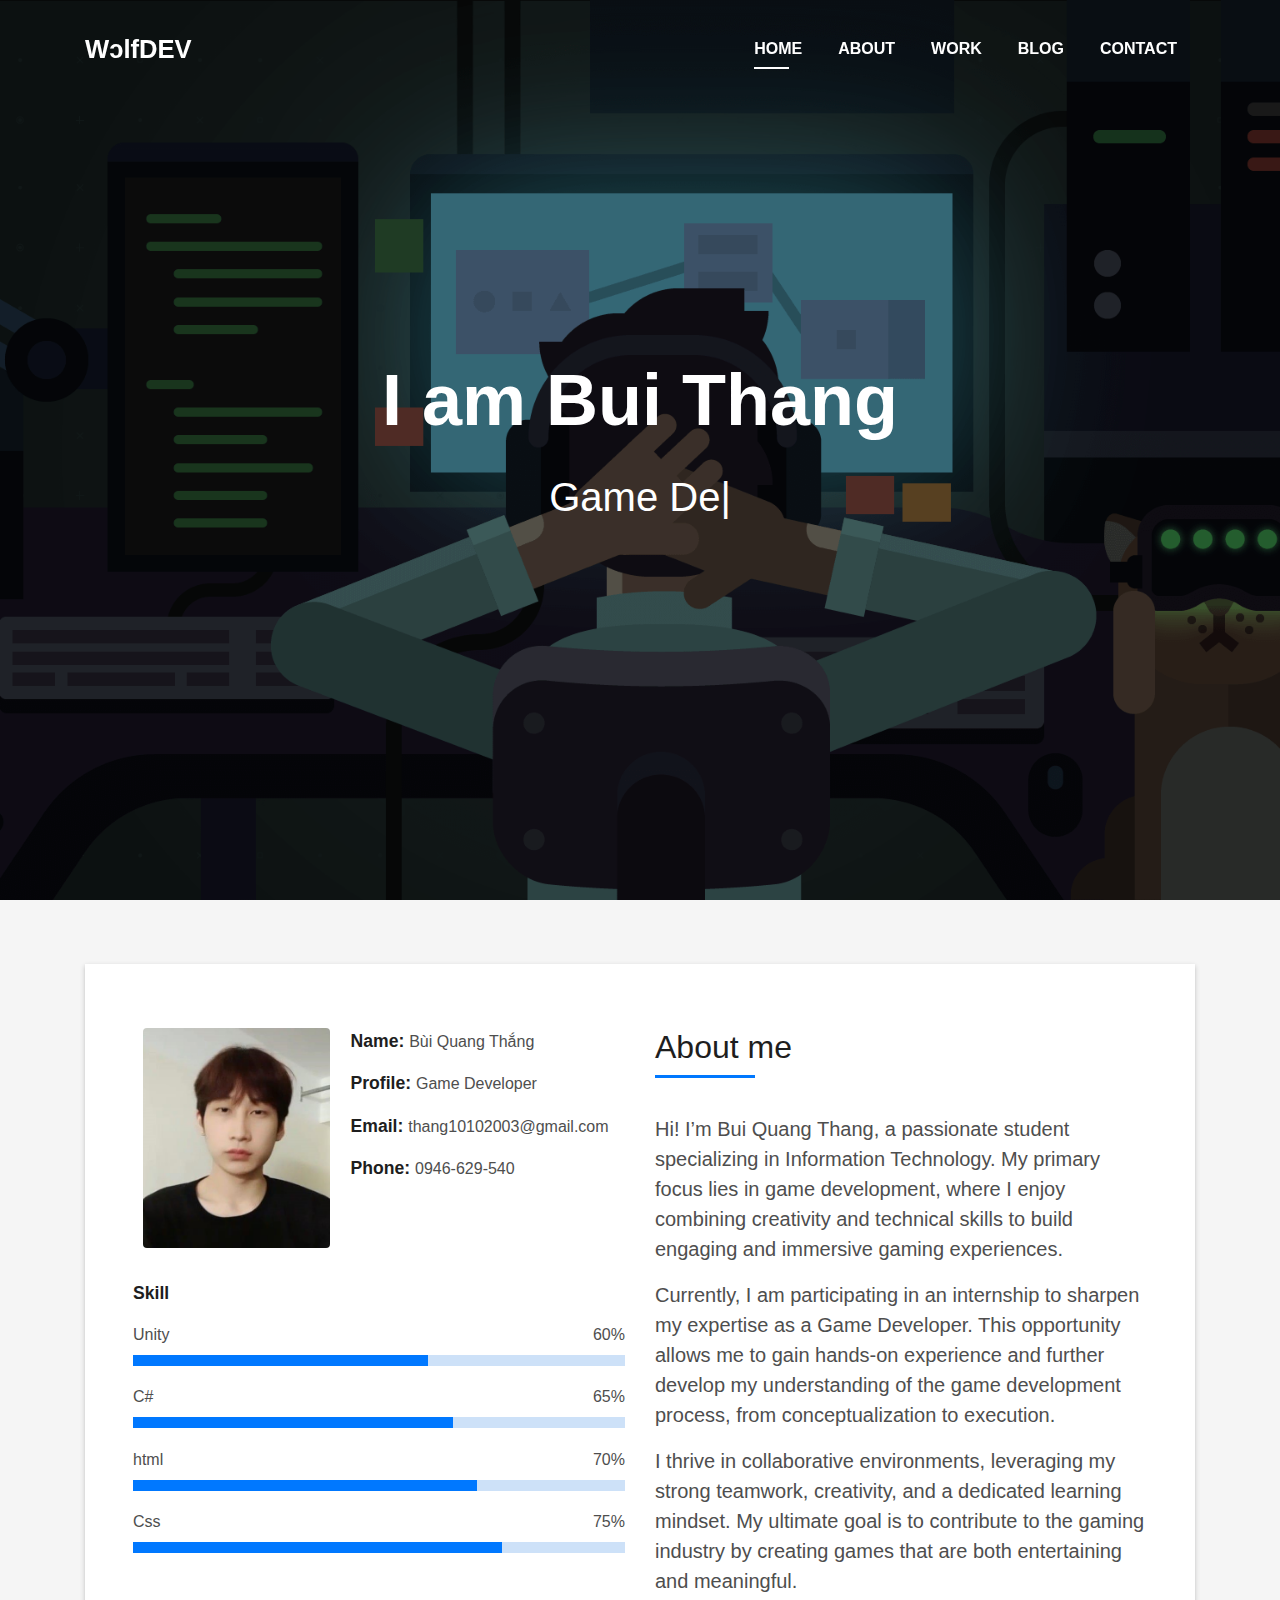
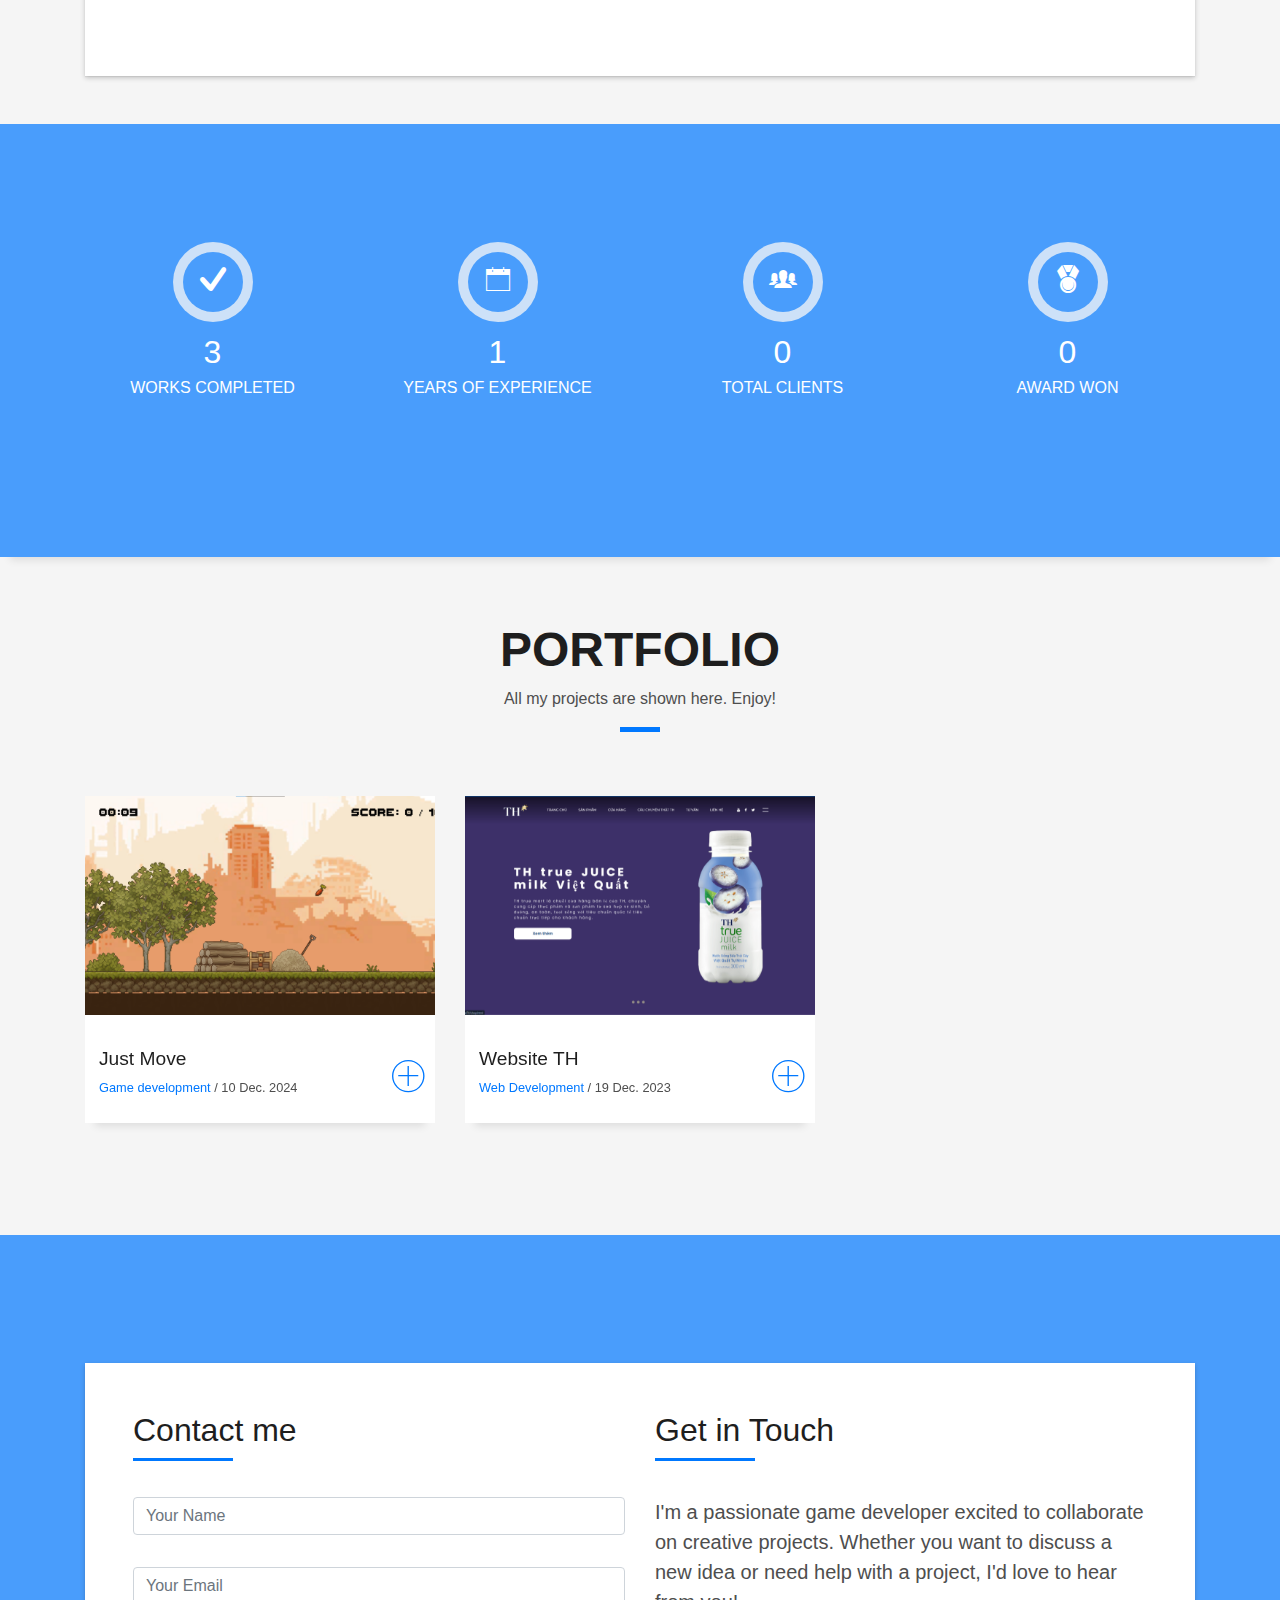
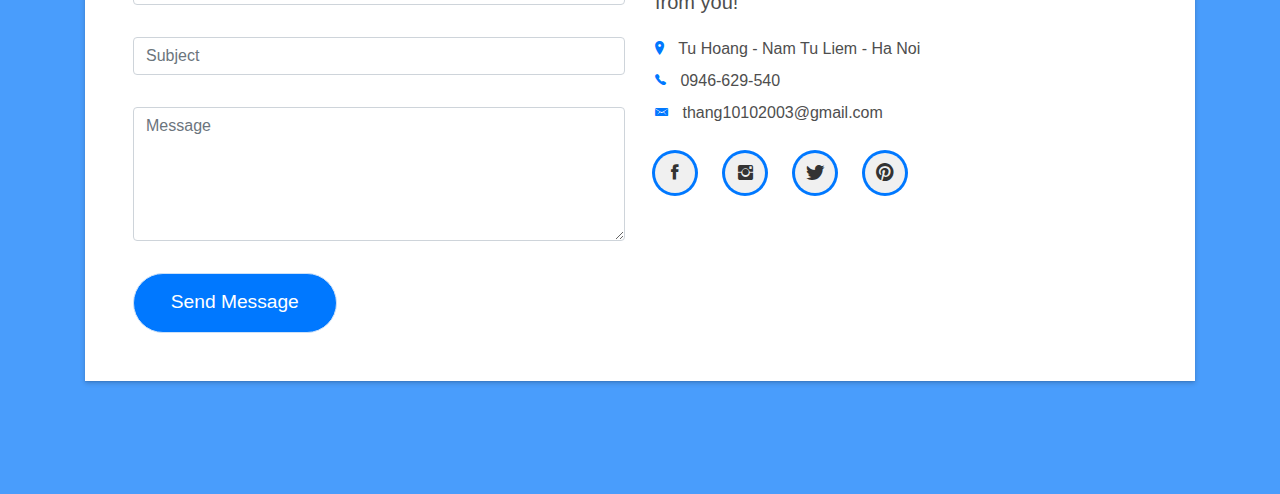
==== commit 592ea3cb: "update page websiteTH" ====
--- a/index.html
+++ b/index.html
@@ -32,7 +32,7 @@
   <!--/ Nav Star /-->
   <nav class="navbar navbar-b navbar-trans navbar-expand-md fixed-top" id="mainNav">
     <div class="container">
-      <a class="navbar-brand js-scroll" href="#page-top">WclfDEV</a>
+      <a class="navbar-brand js-scroll" href="#page-top">WɔlfDEV</a>
       <button class="navbar-toggler collapsed" type="button" data-toggle="collapse" data-target="#navbarDefault"
         aria-controls="navbarDefault" aria-expanded="false" aria-label="Toggle navigation">
         <span></span>
@@ -366,6 +366,7 @@
                 <img src="img/Web.png" alt="" class="img-fluid">
               </div>
             </a>
+            <a href="WebstieTH.html">
               <div class="work-content">
                 <div class="row">
                   <div class="col-sm-8">
@@ -381,6 +382,8 @@
                   </div>
                 </div>
               </div>
+            </a>
+
           </div>
         </div>
         <!-- <div class="col-md-4">
@@ -758,6 +761,8 @@
 
   <!-- Template Main Javascript File -->
   <script src="js/main.js"></script>
+  <script src="js/smooth-scrolling.js"></script>
+
 
 </body>
 </html>
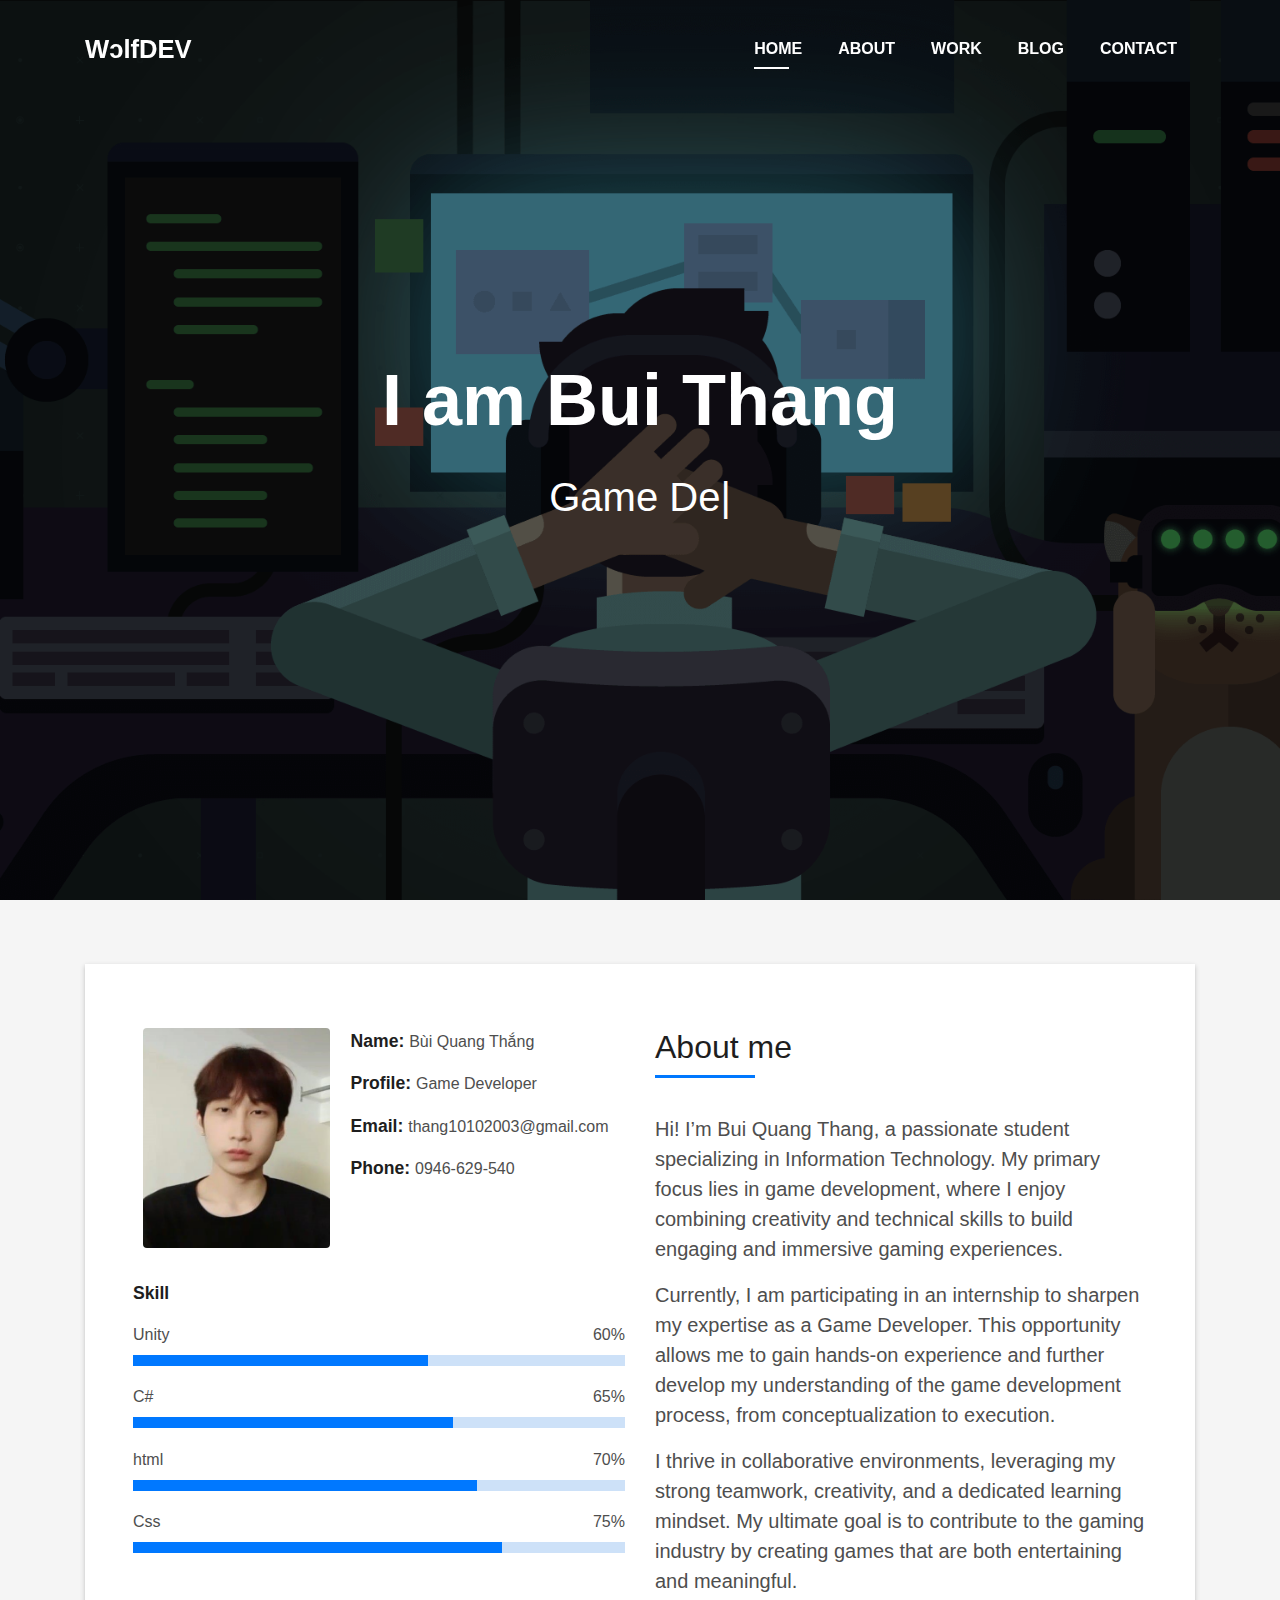
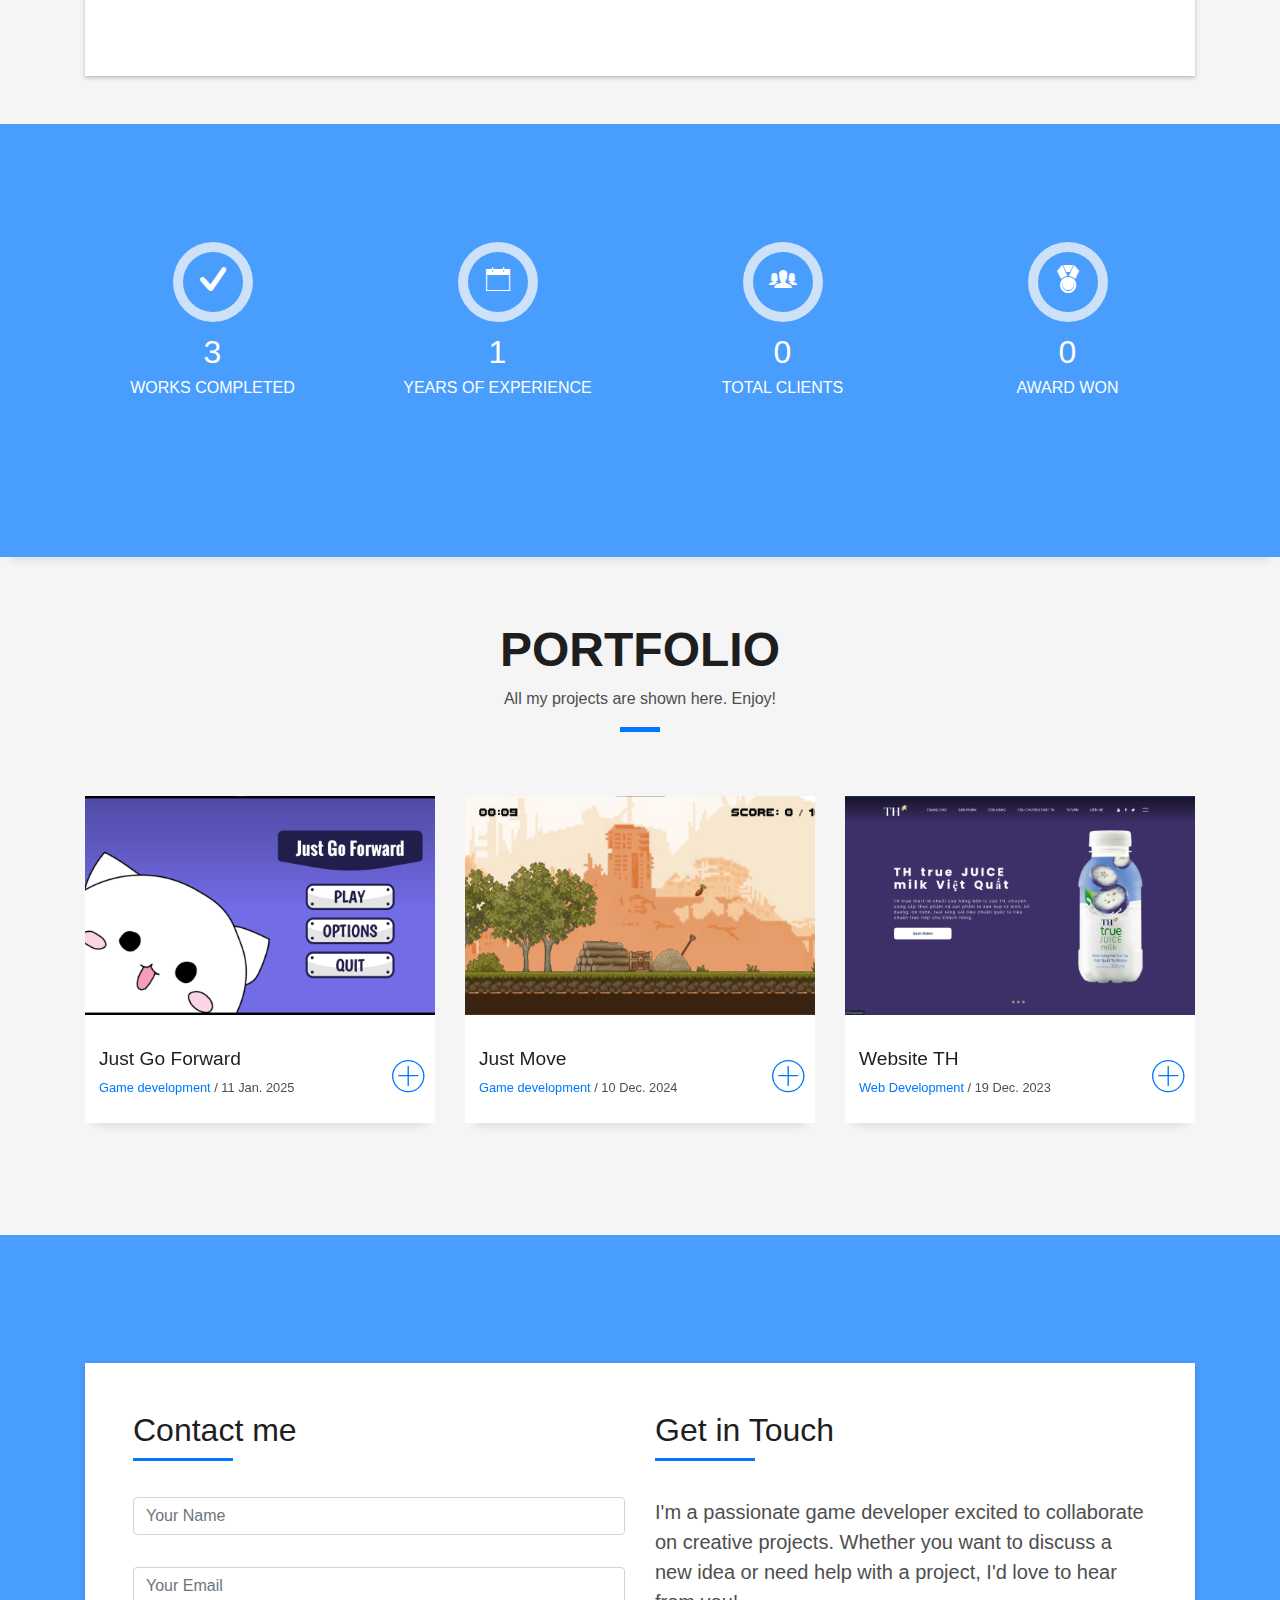
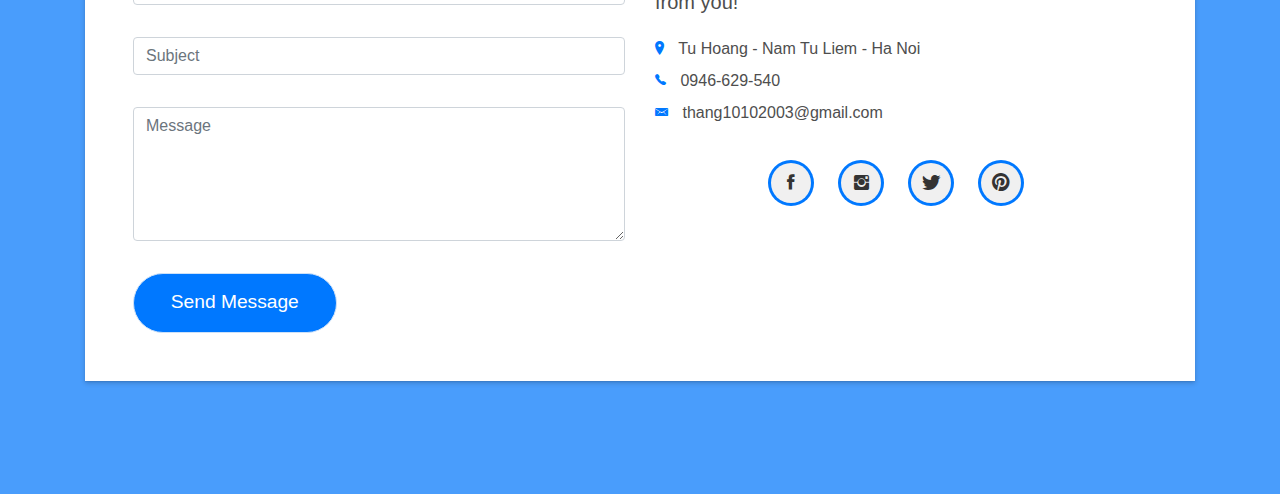
==== commit 94222956: "update page justgoforward" ====
--- a/index.html
+++ b/index.html
@@ -334,6 +334,33 @@
       <div class="row">
         <div class="col-md-4">
           <div class="work-box">
+            <a href="img/JustGoForward/MainMenu (Custom).png" data-lightbox="gallery-mf">
+              <div class="work-img">
+                <img src="img/JustGoForward/MainMenu (Custom).png" alt="" class="img-fluid">
+              </div>
+            </a>
+            <a href="JustGoForward.html">
+              <div class="work-content">
+                <div class="row">
+                  <div class="col-sm-8">
+                    <h2 class="w-title">Just Go Forward</h2>
+                    <div class="w-more">
+                      <span class="w-ctegory">Game development</span> / <span class="w-date">11 Jan. 2025</span>
+                    </div>
+                  </div>
+                  <div class="col-sm-4">
+                    <div class="w-like">
+                      <span class="ion-ios-plus-outline"></span>
+                    </div>
+                  </div>
+                </div>
+              </div>  
+            </a>
+
+          </div>
+        </div>
+        <div class="col-md-4">
+          <div class="work-box">
             <a href="img/BannerJustMove.png" data-lightbox="gallery-mf">
               <div class="work-img">
                 <img src="img/BannerJustMove.png" alt="" class="img-fluid">
@@ -359,6 +386,7 @@
 
           </div>
         </div>
+
         <div class="col-md-4">
           <div class="work-box">
             <a href="img/Web.png" data-lightbox="gallery-mf">
--- a/css/style.css
+++ b/css/style.css
@@ -1270,24 +1270,31 @@
   }
 }
 
+.socials {
+  text-align: center; /* Căn giữa toàn bộ danh sách */
+  overflow: hidden; /* Đảm bảo nội dung không tràn ra ngoài */
+}
+
 .socials ul {
   list-style: none;
   padding: 0;
-  margin: 0;
-  display: flex; /* Sử dụng flexbox để sắp xếp theo hàng ngang */
-  align-items: center; /* Canh giữa theo chiều dọc */
+  margin: 0 auto; /* Căn giữa danh sách */
+  display: inline-flex; /* Dùng inline-flex để tránh tràn */
+  align-items: center;
+  flex-wrap: wrap; /* Đảm bảo các mục xuống hàng khi cần */
+  justify-content: flex-start; /* Căn giữa các mục */
 }
 
 .socials ul li {
-  display: flex; /* Tạo nhóm cho biểu tượng và chữ */
-  align-items: center; /* Canh giữa biểu tượng và chữ theo chiều dọc */
-  margin-right: 20px; /* Khoảng cách giữa các mục */
+  display: flex;
+  align-items: center;
+  margin: 10px; /* Khoảng cách giữa các mục */
 }
 
 .socials ul li a {
   display: flex;
   align-items: center;
-  text-decoration: none; /* Bỏ gạch chân liên kết */
+  text-decoration: none;
 }
 
 .socials ul li span.ico-circle {
@@ -1297,23 +1304,23 @@
   width: 40px;
   height: 40px;
   border-radius: 50%;
-  background-color: #f0f0f0; /* Màu nền của vòng tròn */
-  color: #333; /* Màu biểu tượng */
+  background-color: #f0f0f0;
+  color: #333;
   font-size: 20px;
-  margin-right: 10px; /* Khoảng cách giữa biểu tượng và chữ */
+  margin-right: 10px;
 }
 
 .socials ul li b {
-  font-size: 16px; /* Kích thước chữ */
-  color: #333; /* Màu chữ */
-  font-weight: normal; /* Đặt lại font weight nếu không muốn chữ đậm */
+  font-size: 16px;
+  color: #333;
+  font-weight: normal;
 }
 
 .socials ul li:hover span.ico-circle {
-  background-color: #007bff; /* Màu nền khi hover */
-  color: #fff; /* Màu biểu tượng khi hover */
+  background-color: #007bff;
+  color: #fff;
 }
 
 .socials ul li:hover b {
-  color: #007bff; /* Màu chữ khi hover */
-}+  color: #007bff;
+}
